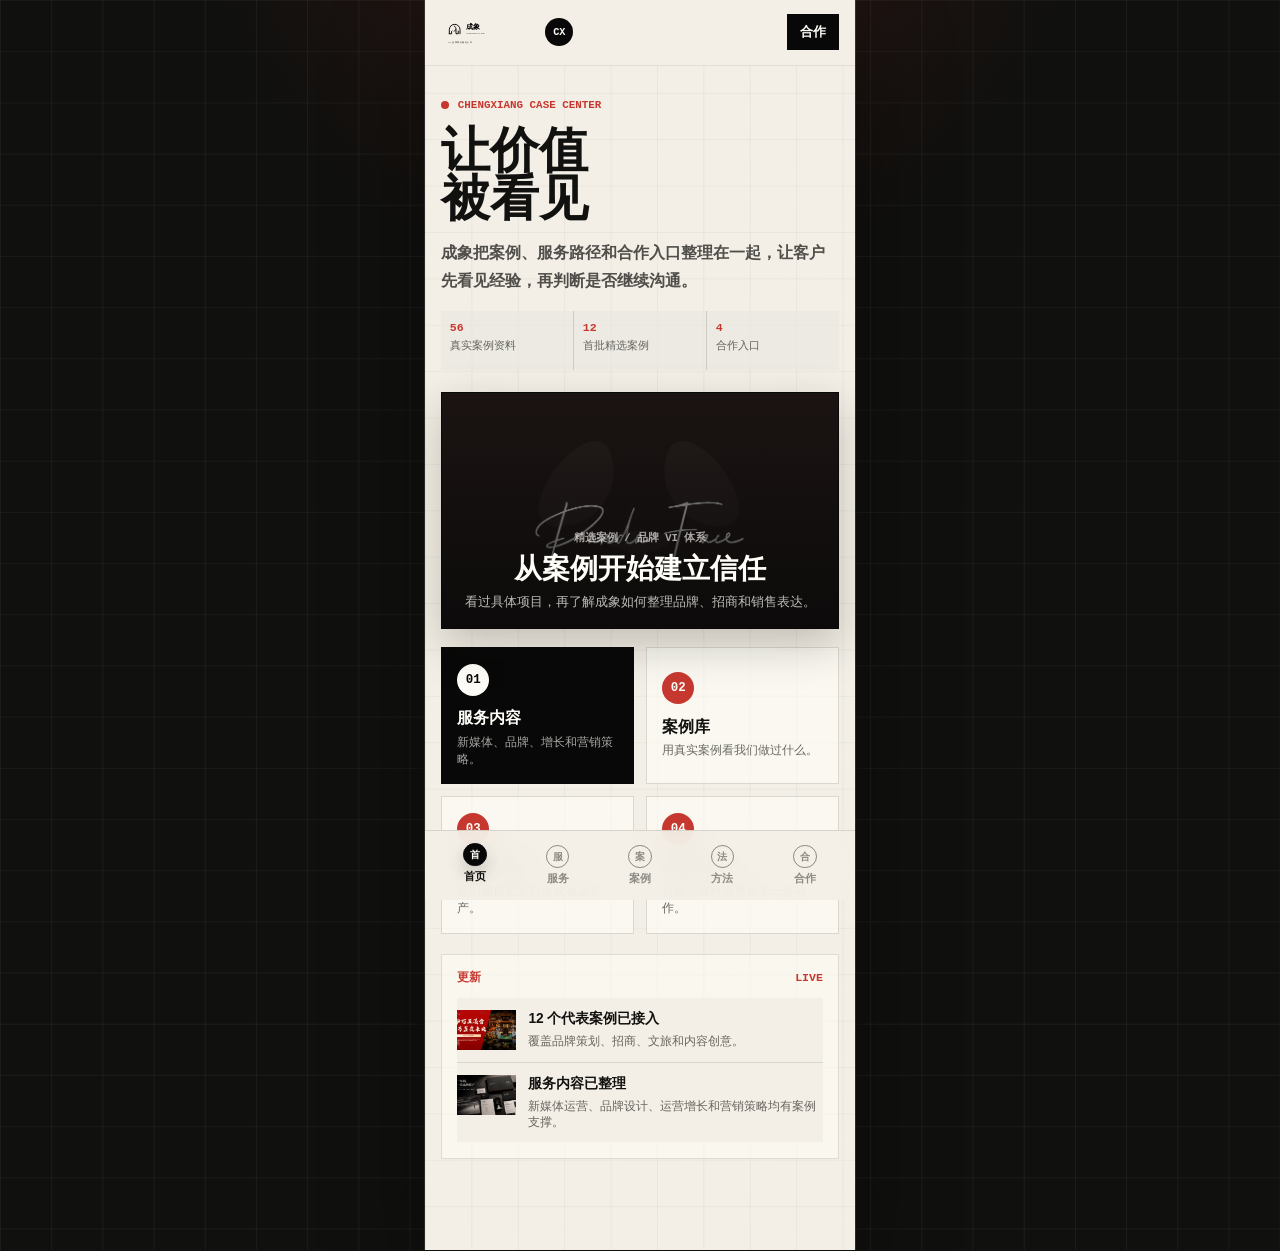
==== index.html @ 190a37b7 "Update Chengxiang H5 service content" ====
<!doctype html>
<html lang="zh-CN">
<head>
  <meta charset="utf-8">
  <meta name="viewport" content="width=device-width, initial-scale=1, viewport-fit=cover">
  <title>成象｜让项目价值被看见</title>
  <meta name="description" content="成象把案例、服务内容、服务方法和合作入口整理成更容易被理解、被信任、被转发的内容资产。">
  <meta property="og:type" content="website">
  <meta property="og:title" content="成象｜让项目价值被看见">
  <meta property="og:description" content="从真实案例建立信任，了解新媒体运营、品牌设计、运营增长和营销策略服务。">
  <meta property="og:image" content="assets/case-thumbs/case-brand-01-pandaface-vi.png">
  <meta name="twitter:card" content="summary_large_image">
  <meta name="theme-color" content="#f4efe6">
  <script>document.documentElement.classList.add("js");</script>
  <style>
    :root {
      --ink: #11110f;
      --paper: #f4efe6;
      --paper-2: #e5dacb;
      --white: #fffdf7;
      --black: #080808;
      --muted: rgba(17, 17, 15, .62);
      --quiet: rgba(17, 17, 15, .42);
      --line: rgba(17, 17, 15, .14);
      --accent: #c6382f;
      --sage: #63745b;
      --gold: #c59a37;
      --mono: "JetBrains Mono", "IBM Plex Mono", "SFMono-Regular", Consolas, monospace;
      --serif: "Songti SC", "STSong", "Noto Serif SC", SimSun, serif;
      --sans: "PingFang SC", "Hiragino Sans GB", "Microsoft YaHei", Arial, sans-serif;
    }

    * {
      box-sizing: border-box;
      -webkit-tap-highlight-color: transparent;
    }

    html {
      background: #10100e;
    }

    body {
      margin: 0;
      color: var(--ink);
      background:
        radial-gradient(circle at 50% -12%, rgba(198, 56, 47, .18), transparent 28rem),
        linear-gradient(90deg, rgba(255, 255, 255, .05) 1px, transparent 1px),
        linear-gradient(180deg, rgba(255, 255, 255, .045) 1px, transparent 1px),
        #10100e;
      background-size: auto, 3.2rem 3.2rem, 3.2rem 3.2rem, auto;
      font-family: var(--sans);
      letter-spacing: 0;
    }

    a,
    button {
      color: inherit;
      font: inherit;
      text-decoration: none;
    }

    button {
      border: 0;
      background: none;
      cursor: pointer;
    }

    img {
      display: block;
      width: 100%;
    }

    h1,
    h2,
    h3,
    p,
    ul,
    figure {
      margin: 0;
    }

    ul {
      padding: 0;
      list-style: none;
    }

    .device {
      position: relative;
      width: min(100%, 430px);
      min-height: 100svh;
      margin: 0 auto;
      overflow: hidden;
      background:
        linear-gradient(90deg, rgba(17, 17, 15, .045) 1px, transparent 1px),
        linear-gradient(180deg, rgba(17, 17, 15, .04) 1px, transparent 1px),
        var(--paper);
      background-size: 2.9rem 2.9rem;
      box-shadow: 0 0 0 1px rgba(255, 255, 255, .12), 0 30px 90px rgba(0, 0, 0, .38);
    }

    .app {
      min-height: 100svh;
      padding-bottom: calc(4.7rem + env(safe-area-inset-bottom));
    }

    .statusbar {
      position: sticky;
      top: 0;
      z-index: 60;
      display: flex;
      align-items: center;
      justify-content: space-between;
      min-height: 4.1rem;
      padding: .75rem 1rem;
      background: rgba(244, 239, 230, .9);
      border-bottom: 1px solid rgba(17, 17, 15, .08);
      backdrop-filter: blur(16px);
    }

    .brand {
      display: flex;
      align-items: center;
      gap: .72rem;
      min-width: 0;
    }

    .brand img {
      width: 5.8rem;
      height: auto;
    }

    .brand-badge {
      display: inline-flex;
      align-items: center;
      justify-content: center;
      width: 1.75rem;
      height: 1.75rem;
      color: var(--white);
      background: var(--black);
      border-radius: 50%;
      font-family: var(--mono);
      font-size: .64rem;
      font-weight: 900;
    }

    .top-action {
      display: inline-flex;
      align-items: center;
      justify-content: center;
      min-height: 2.25rem;
      padding: 0 .8rem;
      color: var(--white);
      background: var(--black);
      font-size: .82rem;
      font-weight: 780;
    }

    .back {
      display: none;
      align-items: center;
      gap: .42rem;
      min-height: 2.25rem;
      padding: 0 .55rem;
      color: var(--ink);
      border: 1px solid rgba(17, 17, 15, .18);
      background: rgba(255, 253, 247, .56);
      font-size: .82rem;
      font-weight: 760;
    }

    .statusbar.detail-mode .brand,
    .statusbar.detail-mode .top-action {
      display: none;
    }

    .statusbar.detail-mode .back {
      display: inline-flex;
    }

    .screen {
      display: none;
      min-height: calc(100svh - 4.1rem - 4.7rem);
      padding: 1rem;
    }

    .screen.active {
      display: block;
    }

    .screen.view-enter {
      animation: screenIn .34s cubic-bezier(.2, .78, .2, 1) both;
    }

    .screen.view-enter[data-screen="caseDetail"] {
      animation-name: detailIn;
    }

    @keyframes screenIn {
      from {
        opacity: 0;
        transform: translateY(.7rem);
      }

      to {
        opacity: 1;
        transform: translateY(0);
      }
    }

    @keyframes detailIn {
      from {
        opacity: 0;
        transform: translateY(1.35rem) scale(.985);
      }

      to {
        opacity: 1;
        transform: translateY(0) scale(1);
      }
    }

    .home-hero {
      position: relative;
      min-height: 19rem;
      padding: 1.1rem 0 0;
    }

    .kicker {
      display: flex;
      align-items: center;
      gap: .55rem;
      color: var(--accent);
      font-family: var(--mono);
      font-size: .68rem;
      font-weight: 900;
    }

    .kicker::before {
      content: "";
      width: .5rem;
      height: .5rem;
      background: currentColor;
      border-radius: 50%;
    }

    h1 {
      margin-top: 1rem;
      font-family: var(--serif);
      font-size: 3.08rem;
      line-height: .98;
      font-weight: 900;
      letter-spacing: 0;
    }

    .lead {
      margin-top: .95rem;
      color: rgba(17, 17, 15, .72);
      font-size: 1rem;
      line-height: 1.75;
      font-weight: 650;
    }

    .hero-proof {
      display: grid;
      grid-template-columns: 1fr 1fr 1fr;
      gap: 1px;
      margin-top: 1rem;
      background: rgba(17, 17, 15, .16);
    }

    .hero-proof span {
      min-height: 3.7rem;
      padding: .65rem .55rem;
      background: rgba(255, 253, 247, .62);
    }

    .hero-proof b {
      display: block;
      font-family: var(--mono);
      font-size: .72rem;
      color: var(--accent);
    }

    .hero-proof small {
      display: block;
      margin-top: .28rem;
      color: var(--muted);
      font-size: .68rem;
      line-height: 1.25;
    }

    .hero-card {
      position: relative;
      min-height: 14.6rem;
      margin-top: 1.35rem;
      overflow: hidden;
      color: var(--white);
      background: var(--black);
      border: 1px solid rgba(17, 17, 15, .22);
      box-shadow: 0 1rem 2.6rem rgba(17, 17, 15, .22);
      transition: transform .28s ease, box-shadow .28s ease;
    }

    .hero-card:active {
      transform: scale(.985);
      box-shadow: 0 .75rem 1.8rem rgba(17, 17, 15, .18);
    }

    .hero-card::before {
      content: "";
      position: absolute;
      inset: 0;
      z-index: 1;
      background: linear-gradient(180deg, rgba(8, 8, 8, .1), rgba(8, 8, 8, .82));
    }

    .hero-card img {
      height: 14.6rem;
      object-fit: cover;
      opacity: .8;
      transform: scale(1.04);
    }

    .hero-card .copy {
      position: absolute;
      inset: auto 0 0;
      z-index: 2;
      padding: 1rem;
    }

    .hero-card b {
      font-family: var(--mono);
      font-size: .66rem;
      color: rgba(255, 253, 247, .64);
    }

    .hero-card h2 {
      margin-top: .45rem;
      font-family: var(--serif);
      font-size: 1.75rem;
      line-height: 1.12;
    }

    .hero-card p {
      margin-top: .45rem;
      color: rgba(255, 253, 247, .72);
      font-size: .84rem;
      line-height: 1.58;
    }

    .quick-grid {
      display: grid;
      grid-template-columns: 1fr 1fr;
      gap: .75rem;
      margin-top: 1rem;
    }

    .quick {
      min-height: 6.7rem;
      padding: .95rem;
      text-align: left;
      background: rgba(255, 253, 247, .62);
      border: 1px solid rgba(17, 17, 15, .14);
      transition: transform .2s ease, border-color .2s ease, background .2s ease;
    }

    .quick:active {
      transform: scale(.98);
      border-color: rgba(198, 56, 47, .38);
    }

    .quick.dark {
      color: var(--white);
      background: var(--black);
    }

    .quick .icon {
      display: inline-flex;
      align-items: center;
      justify-content: center;
      width: 2rem;
      height: 2rem;
      margin-bottom: .8rem;
      color: var(--white);
      background: var(--accent);
      border-radius: 50%;
      font-family: var(--mono);
      font-size: .78rem;
      font-weight: 900;
    }

    .quick.dark .icon {
      color: var(--black);
      background: var(--white);
    }

    .quick h3 {
      font-size: 1rem;
      line-height: 1.25;
    }

    .quick p {
      margin-top: .35rem;
      color: var(--muted);
      font-size: .74rem;
      line-height: 1.45;
    }

    .quick.dark p {
      color: rgba(255, 253, 247, .64);
    }

    .feed {
      margin-top: 1.25rem;
      padding: .95rem;
      background: rgba(255, 253, 247, .56);
      border: 1px solid rgba(17, 17, 15, .12);
    }

    .feed-title,
    .section-title {
      display: flex;
      align-items: center;
      justify-content: space-between;
      gap: .75rem;
      margin-bottom: .85rem;
    }

    .feed-title b,
    .section-title b {
      font-family: var(--mono);
      font-size: .72rem;
      color: var(--accent);
    }

    .feed-list {
      display: grid;
      gap: 1px;
      background: rgba(17, 17, 15, .14);
    }

    .feed-item {
      display: grid;
      grid-template-columns: 3.7rem 1fr;
      gap: .75rem;
      padding: .75rem 0;
      text-align: left;
      background: var(--paper);
    }

    .feed-item img {
      width: 3.7rem;
      height: 2.5rem;
      object-fit: cover;
      background: var(--black);
    }

    .feed-item h3 {
      font-size: .86rem;
      line-height: 1.34;
    }

    .feed-item p {
      margin-top: .25rem;
      color: var(--muted);
      font-size: .72rem;
      line-height: 1.42;
    }

    .page-head {
      padding: .45rem 0 1rem;
    }

    .page-head h2 {
      font-family: var(--serif);
      font-size: 2.22rem;
      line-height: 1.08;
    }

    .page-head p {
      margin-top: .75rem;
      color: var(--muted);
      font-size: .92rem;
      line-height: 1.66;
    }

    .featured-case {
      position: relative;
      min-height: 15rem;
      margin-bottom: 1rem;
      overflow: hidden;
      color: var(--white);
      background: var(--black);
      border: 1px solid rgba(17, 17, 15, .18);
      box-shadow: 0 .9rem 2rem rgba(17, 17, 15, .16);
    }

    .featured-case::after {
      content: "";
      position: absolute;
      inset: 0;
      background: linear-gradient(180deg, rgba(8, 8, 8, .06), rgba(8, 8, 8, .86));
    }

    .featured-case img {
      height: 15rem;
      object-fit: cover;
      opacity: .86;
    }

    .featured-case .copy {
      position: absolute;
      inset: auto 0 0;
      z-index: 2;
      padding: 1rem;
    }

    .featured-case b,
    .rail-title b {
      font-family: var(--mono);
      color: rgba(255, 253, 247, .62);
      font-size: .66rem;
    }

    .featured-case h3 {
      margin-top: .42rem;
      font-family: var(--serif);
      font-size: 1.7rem;
      line-height: 1.12;
    }

    .featured-case p {
      margin-top: .45rem;
      color: rgba(255, 253, 247, .68);
      font-size: .82rem;
      line-height: 1.5;
    }

    .rail-title {
      display: flex;
      justify-content: space-between;
      align-items: center;
      gap: 1rem;
      margin: .15rem 0 .7rem;
    }

    .rail-title b {
      color: var(--accent);
    }

    .case-rail {
      display: grid;
      grid-auto-flow: column;
      grid-auto-columns: 74%;
      gap: .72rem;
      margin: 0 -1rem 1rem;
      padding: 0 1rem .35rem;
      overflow-x: auto;
      scroll-snap-type: x mandatory;
      scrollbar-width: none;
    }

    .case-rail::-webkit-scrollbar {
      display: none;
    }

    .rail-card {
      scroll-snap-align: start;
      overflow: hidden;
      text-align: left;
      background: rgba(255, 253, 247, .68);
      border: 1px solid rgba(17, 17, 15, .14);
    }

    .rail-card img {
      height: 8.2rem;
      object-fit: cover;
    }

    .rail-card span {
      display: block;
      padding: .72rem;
    }

    .rail-card b {
      font-family: var(--mono);
      color: var(--accent);
      font-size: .62rem;
    }

    .rail-card h3 {
      margin-top: .28rem;
      font-size: .98rem;
      line-height: 1.3;
    }

    .case-grid {
      display: grid;
      grid-template-columns: 1fr 1fr;
      gap: .72rem;
    }

    .case-card {
      overflow: hidden;
      text-align: left;
      background: rgba(255, 253, 247, .62);
      border: 1px solid rgba(17, 17, 15, .14);
      transition: transform .18s ease, background .18s ease, box-shadow .18s ease;
    }

    .case-card:active {
      transform: scale(.985);
      background: var(--white);
      box-shadow: 0 .6rem 1.2rem rgba(17, 17, 15, .12);
    }

    .case-card figure {
      position: relative;
      height: 7.1rem;
      overflow: hidden;
      background: var(--black);
    }

    .case-card img {
      height: 100%;
      object-fit: cover;
    }

    .case-card em {
      position: absolute;
      left: .45rem;
      top: .45rem;
      padding: .25rem .42rem;
      color: var(--white);
      background: rgba(8, 8, 8, .78);
      font-family: var(--mono);
      font-size: .58rem;
      font-style: normal;
    }

    .case-card .text {
      padding: .68rem;
    }

    .case-card h3 {
      font-size: .9rem;
      line-height: 1.3;
    }

    .case-card p {
      margin-top: .35rem;
      color: var(--muted);
      font-size: .72rem;
      line-height: 1.42;
    }

    .service-stack {
      display: grid;
      gap: 1rem;
    }

    .service-card {
      padding: .95rem;
      background: rgba(255, 253, 247, .64);
      border: 1px solid rgba(17, 17, 15, .14);
    }

    .service-card.dark {
      color: var(--white);
      background: var(--black);
    }

    .service-card header {
      display: flex;
      align-items: flex-start;
      justify-content: space-between;
      gap: 1rem;
    }

    .service-card b {
      font-family: var(--mono);
      color: var(--accent);
      font-size: .66rem;
    }

    .service-card.dark b {
      color: rgba(255, 253, 247, .6);
    }

    .service-card h3 {
      margin-top: .45rem;
      font-family: var(--serif);
      font-size: 1.62rem;
      line-height: 1.12;
    }

    .service-card p {
      margin-top: .5rem;
      color: var(--muted);
      font-size: .84rem;
      line-height: 1.58;
    }

    .service-card.dark p {
      color: rgba(255, 253, 247, .68);
    }

    .service-tag {
      padding: .28rem .5rem;
      border: 1px solid currentColor;
      border-radius: 99px;
      font-family: var(--mono);
      font-size: .58rem;
      white-space: nowrap;
    }

    .service-cases {
      display: grid;
      grid-template-columns: repeat(3, 1fr);
      gap: .5rem;
      margin-top: .85rem;
    }

    .service-case {
      position: relative;
      min-height: 5.7rem;
      overflow: hidden;
      text-align: left;
      color: var(--white);
      background: var(--black);
    }

    .service-case::after {
      content: "";
      position: absolute;
      inset: 0;
      background: linear-gradient(180deg, rgba(8, 8, 8, .02), rgba(8, 8, 8, .82));
    }

    .service-case img {
      height: 5.7rem;
      object-fit: cover;
      opacity: .86;
    }

    .service-case span {
      position: absolute;
      inset: auto .45rem .42rem;
      z-index: 2;
      font-size: .62rem;
      font-weight: 780;
      line-height: 1.25;
    }

    .detail-hero {
      margin: -1rem -1rem 0;
      background: var(--black);
    }

    .detail-hero img {
      height: 15rem;
      object-fit: cover;
    }

    .detail-body {
      padding-top: 1rem;
    }

    .detail-meta {
      display: flex;
      justify-content: space-between;
      gap: .75rem;
      color: var(--quiet);
      font-family: var(--mono);
      font-size: .68rem;
    }

    .detail-body h2 {
      margin-top: .75rem;
      font-family: var(--serif);
      font-size: 2.15rem;
      line-height: 1.12;
    }

    .detail-body p {
      margin-top: .8rem;
      color: var(--muted);
      font-size: .94rem;
      line-height: 1.72;
    }

    .detail-actions {
      display: grid;
      grid-template-columns: 1fr 1fr;
      gap: .7rem;
      margin-top: 1rem;
    }

    .solid,
    .ghost {
      display: inline-flex;
      align-items: center;
      justify-content: center;
      min-height: 2.75rem;
      font-weight: 820;
    }

    .solid {
      color: var(--white);
      background: var(--black);
    }

    .ghost {
      border: 1px solid rgba(17, 17, 15, .2);
      background: rgba(255, 253, 247, .58);
    }

    .info-list {
      display: grid;
      gap: 1px;
      margin-top: 1.1rem;
      background: rgba(17, 17, 15, .14);
    }

    .info-list li {
      display: grid;
      grid-template-columns: 4.4rem 1fr;
      gap: .8rem;
      padding: .78rem 0;
      background: var(--paper);
      color: rgba(17, 17, 15, .72);
      font-size: .82rem;
      line-height: 1.52;
    }

    .info-list b {
      color: var(--ink);
      font-family: var(--mono);
      font-size: .68rem;
    }

    .next-case {
      width: 100%;
      margin-top: 1rem;
      padding: .9rem;
      text-align: left;
      color: var(--white);
      background: var(--black);
    }

    .next-case b {
      display: block;
      color: rgba(255, 253, 247, .58);
      font-family: var(--mono);
      font-size: .66rem;
    }

    .next-case span {
      display: block;
      margin-top: .35rem;
      font-weight: 850;
    }

    .concept-stack {
      display: grid;
      gap: .8rem;
    }

    .concept-card {
      padding: 1rem;
      background: rgba(255, 253, 247, .62);
      border: 1px solid rgba(17, 17, 15, .14);
    }

    .concept-card.dark {
      color: var(--white);
      background: var(--black);
    }

    .concept-card b {
      font-family: var(--mono);
      font-size: .72rem;
      color: var(--accent);
    }

    .concept-card.dark b {
      color: rgba(255, 253, 247, .58);
    }

    .concept-card h3 {
      margin-top: .75rem;
      font-family: var(--serif);
      font-size: 1.45rem;
      line-height: 1.2;
    }

    .concept-card p {
      margin-top: .65rem;
      color: var(--muted);
      font-size: .88rem;
      line-height: 1.66;
    }

    .concept-card.dark p {
      color: rgba(255, 253, 247, .68);
    }

    .method-rail {
      display: grid;
      gap: 0;
      margin-top: .2rem;
      border-left: 2px solid var(--black);
    }

    .method-step {
      position: relative;
      padding: 0 0 1.05rem 1rem;
    }

    .method-step::before {
      content: attr(data-step);
      position: absolute;
      left: -.78rem;
      top: 0;
      display: inline-flex;
      align-items: center;
      justify-content: center;
      width: 1.45rem;
      height: 1.45rem;
      color: var(--white);
      background: var(--black);
      border-radius: 50%;
      font-family: var(--mono);
      font-size: .58rem;
      font-weight: 900;
    }

    .method-step h3 {
      font-family: var(--serif);
      font-size: 1.35rem;
      line-height: 1.18;
    }

    .method-step p {
      margin-top: .45rem;
      color: var(--muted);
      font-size: .86rem;
      line-height: 1.62;
    }

    .method-step.dark {
      margin: .1rem 0 1rem;
      padding: 1rem 1rem 1rem 1.15rem;
      color: var(--white);
      background: var(--black);
      border-left: 0;
    }

    .method-step.dark::before {
      color: var(--black);
      background: var(--white);
    }

    .method-step.dark p {
      color: rgba(255, 253, 247, .68);
    }

    .price-recommend {
      margin-bottom: .8rem;
      padding: 1rem;
      color: var(--white);
      background: var(--black);
    }

    .price-recommend b {
      font-family: var(--mono);
      color: rgba(255, 253, 247, .58);
      font-size: .66rem;
    }

    .price-recommend h3 {
      margin-top: .55rem;
      font-family: var(--serif);
      font-size: 1.7rem;
      line-height: 1.1;
    }

    .price-recommend p {
      margin-top: .58rem;
      color: rgba(255, 253, 247, .7);
      font-size: .86rem;
      line-height: 1.62;
    }

    .price-recommend .solid {
      width: 100%;
      margin-top: .9rem;
      color: var(--black);
      background: var(--white);
    }

    .price-list {
      display: grid;
      gap: .72rem;
    }

    .price-card {
      padding: 1rem;
      background: rgba(255, 253, 247, .62);
      border: 1px solid rgba(17, 17, 15, .14);
    }

    .price-card.featured {
      color: var(--white);
      background: var(--black);
    }

    .price-card .row {
      display: flex;
      align-items: flex-start;
      justify-content: space-between;
      gap: 1rem;
    }

    .price-card h3 {
      font-family: var(--serif);
      font-size: 1.28rem;
      line-height: 1.2;
    }

    .price-card strong {
      color: var(--accent);
      font-family: var(--mono);
      font-size: .86rem;
      white-space: nowrap;
    }

    .price-card.featured strong {
      color: var(--white);
    }

    .price-card p {
      margin-top: .62rem;
      color: var(--muted);
      font-size: .84rem;
      line-height: 1.58;
    }

    .price-card.featured p {
      color: rgba(255, 253, 247, .66);
    }

    .contact-shell {
      display: grid;
      gap: .85rem;
    }

    .about-panel {
      padding: 1rem;
      color: var(--white);
      background: var(--black);
    }

    .about-panel img {
      width: 7rem;
      filter: invert(1);
    }

    .about-panel h2 {
      margin-top: 2rem;
      color: var(--white);
      font-family: var(--serif);
      font-size: 2.1rem;
      line-height: 1.15;
    }

    .about-panel p {
      margin-top: .8rem;
      color: rgba(255, 253, 247, .68);
      font-size: .92rem;
      line-height: 1.72;
    }

    .prepare {
      display: grid;
      gap: 1px;
      margin-top: 1rem;
      background: rgba(255, 253, 247, .18);
    }

    .prepare li {
      padding: .78rem 0;
      background: var(--black);
      color: rgba(255, 253, 247, .78);
      font-size: .84rem;
    }

    .contact-actions {
      display: grid;
      grid-template-columns: 1fr 1fr;
      gap: .7rem;
      margin-top: 1rem;
    }

    .contact-actions .ghost {
      color: var(--white);
      border-color: rgba(255, 253, 247, .28);
      background: rgba(255, 253, 247, .06);
    }

    .contact-note {
      margin-top: .9rem;
      color: rgba(255, 253, 247, .48);
      font-size: .72rem;
      line-height: 1.5;
    }

    .tabbar {
      position: fixed;
      left: 50%;
      bottom: 0;
      z-index: 80;
      display: grid;
      grid-template-columns: repeat(5, 1fr);
      width: min(100%, 430px);
      min-height: calc(4.35rem + env(safe-area-inset-bottom));
      padding: .45rem .55rem calc(.45rem + env(safe-area-inset-bottom));
      transform: translateX(-50%);
      background: rgba(244, 239, 230, .92);
      border-top: 1px solid rgba(17, 17, 15, .12);
      backdrop-filter: blur(18px);
    }

    .tab {
      display: flex;
      flex-direction: column;
      align-items: center;
      justify-content: center;
      gap: .26rem;
      min-width: 0;
      color: rgba(17, 17, 15, .46);
      font-size: .68rem;
      font-weight: 760;
      transition: color .2s ease, transform .2s ease;
    }

    .tab i {
      display: inline-flex;
      align-items: center;
      justify-content: center;
      width: 1.45rem;
      height: 1.45rem;
      border: 1px solid currentColor;
      border-radius: 50%;
      font-family: var(--mono);
      font-size: .62rem;
      font-style: normal;
      transition: background .2s ease, color .2s ease, transform .2s ease;
    }

    .tab.active {
      color: var(--ink);
      transform: translateY(-.12rem);
    }

    .tab.active i {
      color: var(--white);
      background: var(--black);
      border-color: var(--black);
      box-shadow: 0 .5rem 1rem rgba(17, 17, 15, .16);
    }

    @media (max-width: 430px) {
      .device {
        box-shadow: none;
      }
    }

    @media (prefers-reduced-motion: reduce) {
      *,
      *::before,
      *::after {
        animation-duration: .01ms !important;
        animation-iteration-count: 1 !important;
        scroll-behavior: auto !important;
        transition-duration: .01ms !important;
      }
    }
  </style>
</head>
<body>
  <div class="device">
    <div class="app">
      <header class="statusbar" id="statusbar">
        <button class="back" type="button" data-back>← 返回</button>
        <div class="brand">
          <img src="assets/chengxiang-logo-horizontal-black-v1.svg" alt="成象">
          <span class="brand-badge">CX</span>
        </div>
      <button class="top-action" type="button" data-route="contact">合作</button>
      </header>

      <section class="screen active" data-screen="home">
        <div class="home-hero">
          <div class="kicker">CHENGXIANG CASE CENTER</div>
          <h1>让价值<br>被看见</h1>
          <p class="lead">成象把案例、服务路径和合作入口整理在一起，让客户先看见经验，再判断是否继续沟通。</p>

          <div class="hero-proof" aria-label="成象案例与服务概览">
            <span><b>56</b><small>真实案例资料</small></span>
            <span><b>12</b><small>首批精选案例</small></span>
            <span><b>4</b><small>合作入口</small></span>
          </div>

          <button class="hero-card" type="button" data-case="0" aria-label="打开推荐案例">
            <img src="assets/case-thumbs/case-brand-01-pandaface-vi.png" alt="推荐案例缩略图">
            <span class="copy">
              <b>精选案例 / 品牌 VI 体系</b>
              <h2>从案例开始建立信任</h2>
              <p>看过具体项目，再了解成象如何整理品牌、招商和销售表达。</p>
            </span>
          </button>

          <div class="quick-grid">
            <button class="quick dark" type="button" data-route="services">
              <span class="icon">01</span>
              <h3>服务内容</h3>
              <p>新媒体、品牌、增长和营销策略。</p>
            </button>
            <button class="quick" type="button" data-route="cases">
              <span class="icon">02</span>
              <h3>案例库</h3>
              <p>用真实案例看我们做过什么。</p>
            </button>
            <button class="quick" type="button" data-route="concept">
              <span class="icon">03</span>
              <h3>服务方法</h3>
              <p>我们如何把资料变成表达资产。</p>
            </button>
            <button class="quick" type="button" data-route="contact">
              <span class="icon">04</span>
              <h3>合作入口</h3>
              <p>价格、资料清单和下一步动作。</p>
            </button>
          </div>

          <div class="feed">
            <div class="feed-title"><b>更新</b><b>LIVE</b></div>
            <div class="feed-list">
              <button class="feed-item" type="button" data-route="cases">
                <img src="assets/case-thumbs/case-brand-04-huaihua-event.png" alt="文旅活动案例">
                <span><h3>12 个代表案例已接入</h3><p>覆盖品牌策划、招商、文旅和内容创意。</p></span>
              </button>
              <button class="feed-item" type="button" data-route="services">
                <img src="assets/brand-assets-mockup.png" alt="品牌资产样张">
                <span><h3>服务内容已整理</h3><p>新媒体运营、品牌设计、运营增长和营销策略均有案例支撑。</p></span>
              </button>
            </div>
          </div>
        </div>
      </section>

      <section class="screen" data-screen="services">
        <div class="page-head">
          <div class="kicker">SERVICES</div>
          <h2>服务内容</h2>
          <p>成象不是只做一个页面，而是围绕客户增长沟通，把内容、品牌、运营和策略整理成能被看见、被理解、被继续咨询的资产。</p>
        </div>
        <div class="service-stack" id="serviceStack"></div>
      </section>

      <section class="screen" data-screen="cases">
        <div class="page-head">
          <div class="kicker">CASES</div>
          <h2>案例库</h2>
          <p>精选品牌、招商、文旅和内容创意项目，先看我们处理过哪些类型的问题。</p>
        </div>
        <div id="featuredCase"></div>
        <div class="rail-title"><b>精选横滑</b><b>SWIPE</b></div>
        <div class="case-rail" id="caseRail" aria-label="精选案例横滑"></div>
        <div class="rail-title"><b>全部案例</b><b>12 CASES</b></div>
        <div class="case-grid" id="caseGrid"></div>
      </section>

      <section class="screen" data-screen="caseDetail">
        <figure class="detail-hero"><img id="detailImage" src="" alt=""></figure>
        <div class="detail-body">
          <div class="detail-meta"><span id="detailType"></span><span>案例详情</span></div>
          <h2 id="detailTitle"></h2>
          <p id="detailSummary"></p>
          <div class="detail-actions">
            <button class="solid" type="button" data-route="contact">看合作入口</button>
            <button class="ghost" type="button" data-route="services">看服务内容</button>
          </div>
          <ul class="info-list">
            <li><b>问题</b><span id="detailProblem"></span></li>
            <li><b>做法</b><span id="detailApproach"></span></li>
            <li><b>交付</b><span id="detailDeliverables"></span></li>
            <li><b>价值</b><span id="detailValue"></span></li>
            <li><b>用途</b><span id="detailUse"></span></li>
            <li><b>下一步</b><span>如果这类项目接近你的需求，可以继续查看价格或提交资料。</span></li>
          </ul>
          <button class="next-case" type="button" id="nextCase">
            <b>NEXT CASE</b>
            <span id="nextCaseTitle">继续看下一个案例</span>
          </button>
        </div>
      </section>

      <section class="screen" data-screen="concept">
        <div class="page-head">
          <div class="kicker">METHOD</div>
          <h2>服务方法</h2>
          <p>成象不是先堆页面，而是先判断客户为什么看不懂，再把资料整理成能被转述、比较和继续咨询的表达资产。</p>
        </div>
        <div class="method-rail">
          <article class="method-step" data-step="01">
            <h3>先看资料。</h3>
            <p>把旧 PPT、案例 PDF、官网、销售话术和老板想法放在一起，先找出客户最容易卡住的地方。</p>
          </article>
          <article class="method-step dark" data-step="02">
            <h3>再拆表达路径。</h3>
            <p>把品牌、案例、服务、价格和下一步动作重新排序，让客户按自己的兴趣逐层看下去。</p>
          </article>
          <article class="method-step" data-step="03">
            <h3>做成可传播资产。</h3>
            <p>输出手机 H5、销售私发包、案例页、公司介绍和方案页，让资料不只是文件，而是能推动沟通的入口。</p>
          </article>
          <article class="method-step" data-step="04">
            <h3>最后进入合作。</h3>
            <p>客户看完以后能知道你做过什么、适合谁、价格大概在哪、下一步该发什么资料。</p>
          </article>
        </div>
      </section>

      <section class="screen" data-screen="contact">
        <div class="page-head">
          <div class="kicker">START</div>
          <h2>合作入口</h2>
          <p>价格和咨询放在同一个入口里。先判断你现在更需要背书页、销售资料包，还是一套完整的项目表达系统。</p>
        </div>
        <div class="contact-shell">
          <div class="price-recommend">
            <b>RECOMMENDED</b>
            <h3>先做移动背书页。</h3>
            <p>如果你已有案例和旧资料，但客户看完仍不知道你强在哪里，优先做这一项。它会把服务内容、代表案例、服务方法、价格和咨询入口整理成一个可转发页面。</p>
            <button class="solid" type="button" data-route="services">先看服务内容</button>
          </div>
          <div class="price-list">
            <article class="price-card">
              <div class="row"><h3>品牌增长首诊</h3><strong>¥1,999 起</strong></div>
              <p>快速判断当前表达问题，并给出一条可执行的优化路径。</p>
            </article>
            <article class="price-card">
              <div class="row"><h3>品牌资产母包</h3><strong>¥9,800 起</strong></div>
              <p>定位、服务结构、销售话术和基础视觉资产统一。</p>
            </article>
            <article class="price-card featured">
              <div class="row"><h3>移动背书页</h3><strong>¥12,800 起</strong></div>
              <p>首页、服务内容、案例、详情、服务方法、价格和咨询入口。</p>
            </article>
            <article class="price-card">
              <div class="row"><h3>招商 / 投标方案</h3><strong>¥15,000 起</strong></div>
              <p>用于招商、投标、路演和客户沟通的方案结构与页面表达。</p>
            </article>
          </div>
          <div class="about-panel">
            <img src="assets/chengxiang-logo-horizontal-black-v1.svg" alt="成象">
            <h2>先发资料，先判断。</h2>
            <p>把你已有的案例、公司介绍、旧 PPT、销售资料或官网发来，我们先判断最适合做成哪类表达资产。</p>
            <ul class="prepare">
              <li>现有案例 PDF / PPT / 图片</li>
              <li>最想成交的客户类型</li>
              <li>服务范围和预算预期</li>
              <li>希望客户看完后采取的动作</li>
            </ul>
            <div class="contact-actions">
              <button class="solid" type="button" id="copyList">复制清单</button>
              <button class="ghost" type="button" data-route="cases">先看案例</button>
            </div>
            <p class="contact-note" id="copyState">正式发布前可替换为微信、电话或表单入口。</p>
          </div>
        </div>
      </section>
    </div>

    <nav class="tabbar" aria-label="底部导航">
      <button class="tab active" type="button" data-tab="home"><i>首</i><span>首页</span></button>
      <button class="tab" type="button" data-tab="services"><i>服</i><span>服务</span></button>
      <button class="tab" type="button" data-tab="cases"><i>案</i><span>案例</span></button>
      <button class="tab" type="button" data-tab="concept"><i>法</i><span>方法</span></button>
      <button class="tab" type="button" data-tab="contact"><i>合</i><span>合作</span></button>
    </nav>
  </div>

  <script>
    const cases = [
      {
        title: "PANDAFACE VI",
        type: "品牌 VI",
        image: "assets/case-thumbs/case-brand-01-pandaface-vi.png",
        summary: "品牌识别、视觉规范和基础资产体系案例。",
        value: "帮助品牌建立统一识别，让官网、销售资料和公司介绍保持一致。",
        use: "适用于品牌资产母包、官网升级、销售资料和公司介绍。"
      },
      {
        title: "天裁会品牌焕新",
        type: "品牌焕新",
        image: "assets/case-thumbs/case-brand-02-tiancai-refresh.png",
        summary: "品牌定位、形象焕新和表达体系重建案例。",
        value: "帮助旧品牌重新组织认知、视觉和客户沟通方式。",
        use: "适用于品牌升级、服务菜单重构和对外介绍更新。"
      },
      {
        title: "启福九州产品策划",
        type: "产品策划",
        image: "assets/case-thumbs/case-brand-03-qifu-product.png",
        summary: "产品卖点、目标客群和商业表达整理案例。",
        value: "把产品优势整理成客户听得懂、销售讲得清的语言。",
        use: "适用于新品上市、招商前包装和销售资料升级。"
      },
      {
        title: "文旅灯会活动",
        type: "文旅活动",
        image: "assets/case-thumbs/case-brand-04-huaihua-event.png",
        summary: "城市文旅、灯会活动和事件营销策划案例。",
        value: "把主题、活动动线、传播事件和招商表达组织成完整方案。",
        use: "适用于文旅、商业街区、节庆活动和城市级活动。"
      },
      {
        title: "健康产品出海",
        type: "出海表达",
        image: "assets/case-thumbs/case-brand-05-aoe-export.png",
        summary: "健康科技产品的海外市场表达和资料包装案例。",
        value: "把复杂产品转译成清楚的价值、场景和购买理由。",
        use: "适用于科技、健康、硬件、跨境和渠道招商项目。"
      },
      {
        title: "西贝宣传片提案",
        type: "内容创意",
        image: "assets/case-thumbs/case-brand-06-xibei-tvc.png",
        summary: "品牌内容创意、宣传片结构和传播脚本案例。",
        value: "把品牌策略转成更容易被传播的视频结构和内容脚本。",
        use: "适用于广告片、短视频、品牌故事和公域传播素材。"
      },
      {
        title: "白酒商业计划书",
        type: "商业计划书",
        image: "assets/case-thumbs/case-invest-01-liquor-bp.png",
        summary: "品牌故事、商业模型和招商融资表达案例。",
        value: "把商业逻辑、品牌故事和合作机会整理成清楚的沟通材料。",
        use: "适用于招商、融资、渠道合作和合伙人沟通。"
      },
      {
        title: "大风起招商手册",
        type: "招商手册",
        image: "assets/case-thumbs/case-invest-02-dafengqi.png",
        summary: "项目价值、合作机制和招商资料包装案例。",
        value: "把项目价值和合作机制讲成客户愿意继续了解的机会。",
        use: "适用于渠道招商、加盟合作和项目介绍。"
      },
      {
        title: "君子和融资路演案",
        type: "融资路演",
        image: "assets/case-thumbs/case-invest-03-junzihe-roadshow.png",
        summary: "高压沟通场景下的路演结构和说服表达案例。",
        value: "把价值、商业模型和增长预期组织成更容易跟进的路径。",
        use: "适用于融资路演、项目汇报和投资沟通。"
      },
      {
        title: "家庭健康招商版",
        type: "健康消费",
        image: "assets/case-thumbs/case-invest-04-jimei-health.png",
        summary: "健康消费类产品的招商表达和生活方式包装案例。",
        value: "帮助健康产品建立信任场景、生活方式语境和销售表达。",
        use: "适用于保健、医美、健康生活方式和渠道项目。"
      },
      {
        title: "马术庄园策划案",
        type: "文旅项目",
        image: "assets/case-thumbs/case-invest-05-huaiye-manor.png",
        summary: "文旅庄园、体验消费和项目策划表达案例。",
        value: "把空间体验、消费场景和项目价值组织成可沟通的故事。",
        use: "适用于文旅综合体、庄园、营地和体验商业。"
      },
      {
        title: "餐饮品牌招商",
        type: "餐饮招商",
        image: "assets/case-thumbs/case-invest-06-ludaxia.png",
        summary: "餐饮连锁、加盟招商和门店模型表达案例。",
        value: "把餐饮模型、门店优势和合作方式整理成招商材料。",
        use: "适用于餐饮、连锁、加盟和城市合伙人项目。"
      }
    ];

    const services = [
      {
        title: "新媒体运营",
        tag: "CONTENT",
        intro: "把品牌故事、项目亮点和活动内容拆成可持续发布的选题、脚本和传播素材。",
        cases: [5, 3, 4]
      },
      {
        title: "品牌设计",
        tag: "BRAND",
        intro: "从视觉识别、品牌焕新到产品表达，把品牌看起来、讲起来和卖起来统一。",
        cases: [0, 1, 2],
        dark: true
      },
      {
        title: "运营增长",
        tag: "GROWTH",
        intro: "围绕招商、转化、渠道合作和销售沟通，把项目优势整理成能推动下一步的材料。",
        cases: [7, 11, 9]
      },
      {
        title: "营销策略",
        tag: "STRATEGY",
        intro: "处理定位、商业模型、项目策划、路演和传播路径，让复杂项目更容易被判断和转述。",
        cases: [6, 10, 8],
        dark: true
      }
    ];

    const screens = Array.from(document.querySelectorAll("[data-screen]"));
    const tabs = Array.from(document.querySelectorAll("[data-tab]"));
    const statusbar = document.getElementById("statusbar");
    const serviceStack = document.getElementById("serviceStack");
    const featuredCase = document.getElementById("featuredCase");
    const caseRail = document.getElementById("caseRail");
    const caseGrid = document.getElementById("caseGrid");
    const nextCase = document.getElementById("nextCase");
    const copyList = document.getElementById("copyList");
    const copyState = document.getElementById("copyState");
    let current = "home";
    let previous = "home";
    let currentCaseIndex = 0;

    const detailProfiles = {
      "品牌 VI": {
        problem: "品牌材料分散，视觉和销售介绍不能稳定表达同一个品牌。",
        approach: "先统一识别、色彩、版式和应用场景，再让官网、销售资料和公司介绍共同指向同一套认知。",
        deliverables: "Logo 延展、VI 规范、品牌资产页、应用样张、销售资料视觉基准。"
      },
      "品牌焕新": {
        problem: "老品牌有业务基础，但对外形象、服务菜单和客户沟通方式需要重新组织。",
        approach: "从定位、识别、服务结构和沟通语气切入，把旧认知翻译成新的客户入口。",
        deliverables: "品牌焕新方向、视觉系统、服务表达、客户介绍页和基础销售素材。"
      },
      "产品策划": {
        problem: "产品有卖点，但客户不知道为什么需要、适合谁、怎么购买或合作。",
        approach: "把产品优势、使用场景、人群痛点和销售理由重新排序，形成可讲、可看、可转发的材料。",
        deliverables: "产品价值结构、卖点提炼、销售页、招商说明和沟通话术。"
      },
      "文旅活动": {
        problem: "活动有主题和资源，但缺少能让游客、商户和甲方同时理解的整体表达。",
        approach: "把主题、空间动线、活动节奏、传播事件和招商理由组织成一套方案路径。",
        deliverables: "主题策划、活动动线、传播玩法、招商表达、执行页面和视觉方向。"
      },
      "出海表达": {
        problem: "复杂产品进入新市场时，技术优势难以直接变成客户购买理由。",
        approach: "把功能、场景、信任点和渠道语言翻译成目标市场能快速理解的表达。",
        deliverables: "海外表达框架、产品介绍、渠道材料、销售话术和视觉页面。"
      },
      "内容创意": {
        problem: "品牌有故事，但视频、短内容或传播脚本缺少清晰结构。",
        approach: "从品牌策略拆出可拍、可传播、可记住的内容钩子和脚本节奏。",
        deliverables: "内容创意方向、脚本结构、画面节奏、传播标题和执行参考。"
      },
      "商业计划书": {
        problem: "项目价值、商业模型和合作机会分散在资料里，难以让投资人或渠道快速判断。",
        approach: "把品牌故事、市场机会、商业路径和合作价值重排成高压沟通场景下的叙事。",
        deliverables: "商业计划书结构、招商融资表达、核心页面和口头汇报路径。"
      },
      "招商手册": {
        problem: "项目想招商，但合作机制、收益逻辑和项目价值没有被清楚包装。",
        approach: "用客户视角重排项目卖点、合作方式、支持政策和下一步洽谈入口。",
        deliverables: "招商手册、合作政策页、项目介绍、渠道沟通话术和报名入口。"
      },
      "融资路演": {
        problem: "路演时间短，必须快速让对方理解价值、模型、增长和风险边界。",
        approach: "压缩信息密度，把商业逻辑拆成问题、机会、方案、验证和资金用途。",
        deliverables: "路演 PPT、讲稿结构、投资沟通页、核心数据表达和问答准备。"
      },
      "健康消费": {
        problem: "健康产品容易陷入功效堆砌，客户缺少生活方式场景和信任理由。",
        approach: "把产品功能放进人群、场景和渠道语境，减少硬卖，增加可信表达。",
        deliverables: "产品招商资料、生活方式页面、渠道介绍和销售问答。"
      },
      "文旅项目": {
        problem: "空间体验、消费场景和项目故事没有连成可招商、可传播的整体。",
        approach: "把空间资源、客群场景、体验内容和商业合作组织成可沟通的故事。",
        deliverables: "文旅策划案、空间体验叙事、招商资料和项目汇报页。"
      },
      "餐饮招商": {
        problem: "餐饮模型、门店优势和加盟合作方式需要被讲成清楚的商业机会。",
        approach: "梳理品牌定位、门店模型、合作政策和城市合伙人路径。",
        deliverables: "招商手册、加盟说明、门店模型表达和渠道邀约话术。"
      }
    };

    function detailFor(item) {
      return detailProfiles[item.type] || {
        problem: "客户已有资料，但缺少让外部快速理解价值的表达结构。",
        approach: "把案例、服务、价格和下一步动作重新排序，形成可浏览、可转发的沟通入口。",
        deliverables: "案例页、服务说明、价格入口、咨询清单和销售沟通素材。"
      };
    }

    function renderCases() {
      const first = cases[0];
      featuredCase.innerHTML = `
        <button class="featured-case" type="button" data-case="0" aria-label="打开精选案例">
          <img src="${first.image}" alt="${first.title}">
          <span class="copy">
            <b>FEATURED / ${first.type}</b>
            <h3>${first.title}</h3>
            <p>${first.summary}</p>
          </span>
        </button>
      `;

      caseRail.innerHTML = cases.slice(1, 5).map((item, offset) => `
        <button class="rail-card" type="button" data-case="${offset + 1}">
          <img src="${item.image}" alt="${item.title}">
          <span>
            <b>${item.type}</b>
            <h3>${item.title}</h3>
          </span>
        </button>
      `).join("");

      caseGrid.innerHTML = cases.slice(5).map((item, offset) => {
        const index = offset + 5;
        return `
        <button class="case-card" type="button" data-case="${index}">
          <figure>
            <img src="${item.image}" alt="${item.title}">
            <em>案例</em>
          </figure>
          <div class="text">
            <h3>${item.title}</h3>
            <p>${item.type}</p>
          </div>
        </button>
      `;
      }).join("");
    }

    function renderServices() {
      serviceStack.innerHTML = services.map((service, serviceIndex) => `
        <article class="service-card${service.dark ? " dark" : ""}">
          <header>
            <span>
              <b>${service.tag}</b>
              <h3>${service.title}</h3>
            </span>
            <em class="service-tag">0${serviceIndex + 1}</em>
          </header>
          <p>${service.intro}</p>
          <div class="service-cases" aria-label="${service.title}代表案例">
            ${service.cases.map((caseIndex) => {
              const item = cases[caseIndex];
              return `
                <button class="service-case" type="button" data-case="${caseIndex}" aria-label="打开${item.title}">
                  <img src="${item.image}" alt="${item.title}">
                  <span>${item.title}</span>
                </button>
              `;
            }).join("")}
          </div>
        </article>
      `).join("");
    }

    function show(route) {
      previous = current === "caseDetail" ? previous : current;
      current = route;
      screens.forEach((screen) => {
        const isActive = screen.dataset.screen === route;
        screen.classList.toggle("active", isActive);
        screen.classList.remove("view-enter");
        if (isActive) {
          requestAnimationFrame(() => screen.classList.add("view-enter"));
        }
      });
      tabs.forEach((tab) => {
        const tabRoute = tab.dataset.tab;
        tab.classList.toggle("active", tabRoute === route || (route === "caseDetail" && tabRoute === "cases"));
      });
      statusbar.classList.toggle("detail-mode", route === "caseDetail");
      window.scrollTo({ top: 0, behavior: "instant" });
    }

    function openCase(index) {
      const item = cases[index];
      if (!item) return;
      currentCaseIndex = index;
      const profile = detailFor(item);
      previous = "cases";
      document.getElementById("detailImage").src = item.image;
      document.getElementById("detailImage").alt = item.title;
      document.getElementById("detailType").textContent = item.type;
      document.getElementById("detailTitle").textContent = item.title;
      document.getElementById("detailSummary").textContent = item.summary;
      document.getElementById("detailProblem").textContent = profile.problem;
      document.getElementById("detailApproach").textContent = profile.approach;
      document.getElementById("detailDeliverables").textContent = profile.deliverables;
      document.getElementById("detailValue").textContent = item.value;
      document.getElementById("detailUse").textContent = item.use;
      const next = cases[(index + 1) % cases.length];
      document.getElementById("nextCaseTitle").textContent = `继续看：${next.title}`;
      show("caseDetail");
    }

    document.addEventListener("click", (event) => {
      const routeButton = event.target.closest("[data-route]");
      if (routeButton) {
        show(routeButton.dataset.route);
        return;
      }

      const tabButton = event.target.closest("[data-tab]");
      if (tabButton) {
        show(tabButton.dataset.tab);
        return;
      }

      const caseButton = event.target.closest("[data-case]");
      if (caseButton) {
        openCase(Number(caseButton.dataset.case));
        return;
      }

      if (event.target.closest("[data-back]")) {
        show(previous || "cases");
      }
    });

    nextCase.addEventListener("click", () => {
      openCase((currentCaseIndex + 1) % cases.length);
    });

    copyList.addEventListener("click", async () => {
      const text = "成象资料清单：1. 现有案例 PDF / PPT / 图片；2. 最想成交的客户类型；3. 服务范围和预算预期；4. 希望客户看完后采取的动作。";
      try {
        await navigator.clipboard.writeText(text);
        copyState.textContent = "资料清单已复制，可以直接发给需要准备资料的人。";
      } catch (error) {
        copyState.textContent = text;
      }
    });

    renderCases();
    renderServices();
  </script>
</body>
</html>
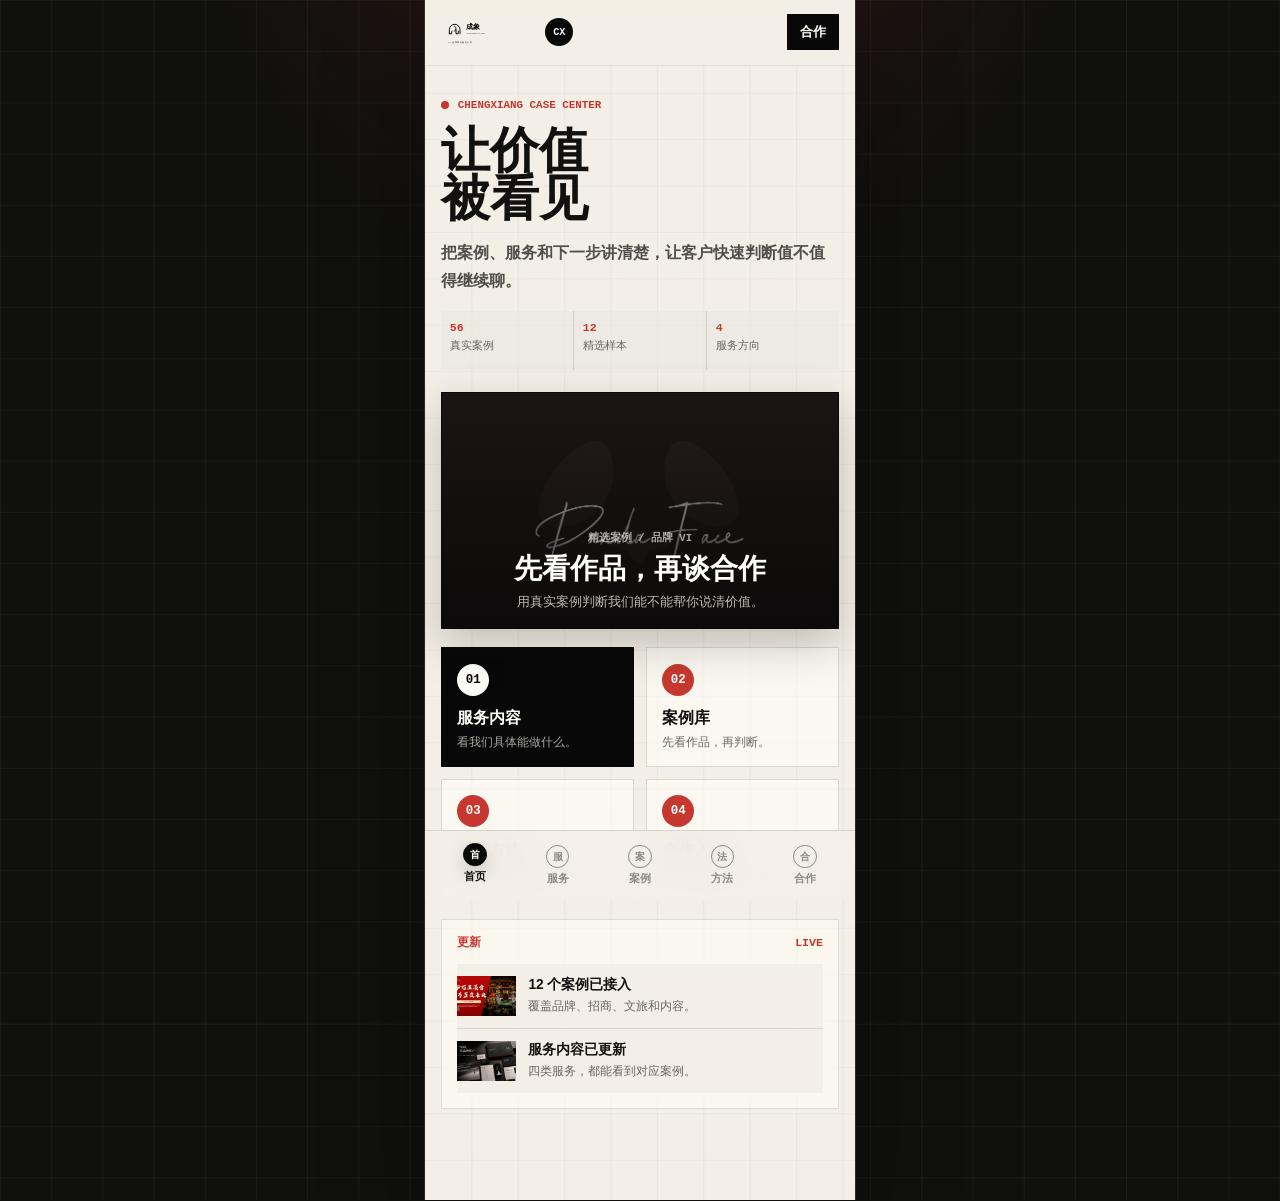
==== commit 7d3fcb06: "Refine Chengxiang H5 copy" ====
--- a/index.html
+++ b/index.html
@@ -3,11 +3,11 @@
 <head>
   <meta charset="utf-8">
   <meta name="viewport" content="width=device-width, initial-scale=1, viewport-fit=cover">
-  <title>成象｜让项目价值被看见</title>
-  <meta name="description" content="成象把案例、服务内容、服务方法和合作入口整理成更容易被理解、被信任、被转发的内容资产。">
+  <title>成象｜把价值说清楚</title>
+  <meta name="description" content="成象用案例、服务和合作入口，把项目价值讲得更清楚、更可信、更容易继续聊。">
   <meta property="og:type" content="website">
-  <meta property="og:title" content="成象｜让项目价值被看见">
-  <meta property="og:description" content="从真实案例建立信任，了解新媒体运营、品牌设计、运营增长和营销策略服务。">
+  <meta property="og:title" content="成象｜把价值说清楚">
+  <meta property="og:description" content="看真实案例，了解新媒体、品牌、增长和营销策略服务。">
   <meta property="og:image" content="assets/case-thumbs/case-brand-01-pandaface-vi.png">
   <meta name="twitter:card" content="summary_large_image">
   <meta name="theme-color" content="#f4efe6">
@@ -1204,20 +1204,20 @@
         <div class="home-hero">
           <div class="kicker">CHENGXIANG CASE CENTER</div>
           <h1>让价值<br>被看见</h1>
-          <p class="lead">成象把案例、服务路径和合作入口整理在一起，让客户先看见经验，再判断是否继续沟通。</p>
+          <p class="lead">把案例、服务和下一步讲清楚，让客户快速判断值不值得继续聊。</p>
 
           <div class="hero-proof" aria-label="成象案例与服务概览">
-            <span><b>56</b><small>真实案例资料</small></span>
-            <span><b>12</b><small>首批精选案例</small></span>
-            <span><b>4</b><small>合作入口</small></span>
+            <span><b>56</b><small>真实案例</small></span>
+            <span><b>12</b><small>精选样本</small></span>
+            <span><b>4</b><small>服务方向</small></span>
           </div>
 
           <button class="hero-card" type="button" data-case="0" aria-label="打开推荐案例">
             <img src="assets/case-thumbs/case-brand-01-pandaface-vi.png" alt="推荐案例缩略图">
             <span class="copy">
-              <b>精选案例 / 品牌 VI 体系</b>
-              <h2>从案例开始建立信任</h2>
-              <p>看过具体项目，再了解成象如何整理品牌、招商和销售表达。</p>
+              <b>精选案例 / 品牌 VI</b>
+              <h2>先看作品，再谈合作</h2>
+              <p>用真实案例判断我们能不能帮你说清价值。</p>
             </span>
           </button>
 
@@ -1225,22 +1225,22 @@
             <button class="quick dark" type="button" data-route="services">
               <span class="icon">01</span>
               <h3>服务内容</h3>
-              <p>新媒体、品牌、增长和营销策略。</p>
+              <p>看我们具体能做什么。</p>
             </button>
             <button class="quick" type="button" data-route="cases">
               <span class="icon">02</span>
               <h3>案例库</h3>
-              <p>用真实案例看我们做过什么。</p>
+              <p>先看作品，再判断。</p>
             </button>
             <button class="quick" type="button" data-route="concept">
               <span class="icon">03</span>
               <h3>服务方法</h3>
-              <p>我们如何把资料变成表达资产。</p>
+              <p>看资料如何变成资产。</p>
             </button>
             <button class="quick" type="button" data-route="contact">
               <span class="icon">04</span>
               <h3>合作入口</h3>
-              <p>价格、资料清单和下一步动作。</p>
+              <p>价格、资料和下一步。</p>
             </button>
           </div>
 
@@ -1249,11 +1249,11 @@
             <div class="feed-list">
               <button class="feed-item" type="button" data-route="cases">
                 <img src="assets/case-thumbs/case-brand-04-huaihua-event.png" alt="文旅活动案例">
-                <span><h3>12 个代表案例已接入</h3><p>覆盖品牌策划、招商、文旅和内容创意。</p></span>
+                <span><h3>12 个案例已接入</h3><p>覆盖品牌、招商、文旅和内容。</p></span>
               </button>
               <button class="feed-item" type="button" data-route="services">
                 <img src="assets/brand-assets-mockup.png" alt="品牌资产样张">
-                <span><h3>服务内容已整理</h3><p>新媒体运营、品牌设计、运营增长和营销策略均有案例支撑。</p></span>
+                <span><h3>服务内容已更新</h3><p>四类服务，都能看到对应案例。</p></span>
               </button>
             </div>
           </div>
@@ -1264,7 +1264,7 @@
         <div class="page-head">
           <div class="kicker">SERVICES</div>
           <h2>服务内容</h2>
-          <p>成象不是只做一个页面，而是围绕客户增长沟通，把内容、品牌、运营和策略整理成能被看见、被理解、被继续咨询的资产。</p>
+          <p>不是只做页面，而是把内容、品牌、增长和策略讲成客户看得懂的资产。</p>
         </div>
         <div class="service-stack" id="serviceStack"></div>
       </section>
@@ -1273,7 +1273,7 @@
         <div class="page-head">
           <div class="kicker">CASES</div>
           <h2>案例库</h2>
-          <p>精选品牌、招商、文旅和内容创意项目，先看我们处理过哪些类型的问题。</p>
+          <p>先看做过什么，再判断适不适合聊。</p>
         </div>
         <div id="featuredCase"></div>
         <div class="rail-title"><b>精选横滑</b><b>SWIPE</b></div>
@@ -1285,12 +1285,12 @@
       <section class="screen" data-screen="caseDetail">
         <figure class="detail-hero"><img id="detailImage" src="" alt=""></figure>
         <div class="detail-body">
-          <div class="detail-meta"><span id="detailType"></span><span>案例详情</span></div>
+          <div class="detail-meta"><span id="detailType"></span><span>案例</span></div>
           <h2 id="detailTitle"></h2>
           <p id="detailSummary"></p>
           <div class="detail-actions">
-            <button class="solid" type="button" data-route="contact">看合作入口</button>
-            <button class="ghost" type="button" data-route="services">看服务内容</button>
+            <button class="solid" type="button" data-route="contact">聊合作</button>
+            <button class="ghost" type="button" data-route="services">看服务</button>
           </div>
           <ul class="info-list">
             <li><b>问题</b><span id="detailProblem"></span></li>
@@ -1298,11 +1298,11 @@
             <li><b>交付</b><span id="detailDeliverables"></span></li>
             <li><b>价值</b><span id="detailValue"></span></li>
             <li><b>用途</b><span id="detailUse"></span></li>
-            <li><b>下一步</b><span>如果这类项目接近你的需求，可以继续查看价格或提交资料。</span></li>
+            <li><b>下一步</b><span>如果方向接近，可以看价格，或先发资料判断。</span></li>
           </ul>
           <button class="next-case" type="button" id="nextCase">
             <b>NEXT CASE</b>
-            <span id="nextCaseTitle">继续看下一个案例</span>
+            <span id="nextCaseTitle">看下一个案例</span>
           </button>
         </div>
       </section>
@@ -1311,24 +1311,24 @@
         <div class="page-head">
           <div class="kicker">METHOD</div>
           <h2>服务方法</h2>
-          <p>成象不是先堆页面，而是先判断客户为什么看不懂，再把资料整理成能被转述、比较和继续咨询的表达资产。</p>
+          <p>先找出看不懂的地方，再把资料改成能转述、能比较、能继续聊的资产。</p>
         </div>
         <div class="method-rail">
           <article class="method-step" data-step="01">
             <h3>先看资料。</h3>
-            <p>把旧 PPT、案例 PDF、官网、销售话术和老板想法放在一起，先找出客户最容易卡住的地方。</p>
+            <p>把旧 PPT、案例、官网和销售话术放在一起，找出最卡人的问题。</p>
           </article>
           <article class="method-step dark" data-step="02">
-            <h3>再拆表达路径。</h3>
-            <p>把品牌、案例、服务、价格和下一步动作重新排序，让客户按自己的兴趣逐层看下去。</p>
+            <h3>再排路径。</h3>
+            <p>重排品牌、案例、服务、价格和下一步，让客户顺着兴趣看下去。</p>
           </article>
           <article class="method-step" data-step="03">
-            <h3>做成可传播资产。</h3>
-            <p>输出手机 H5、销售私发包、案例页、公司介绍和方案页，让资料不只是文件，而是能推动沟通的入口。</p>
+            <h3>做成资产。</h3>
+            <p>输出 H5、销售包、案例页和方案页，让资料能推动沟通。</p>
           </article>
           <article class="method-step" data-step="04">
-            <h3>最后进入合作。</h3>
-            <p>客户看完以后能知道你做过什么、适合谁、价格大概在哪、下一步该发什么资料。</p>
+            <h3>进入合作。</h3>
+            <p>看完就知道你做过什么、适合谁、预算在哪、下一步发什么。</p>
           </article>
         </div>
       </section>
@@ -1337,48 +1337,48 @@
         <div class="page-head">
           <div class="kicker">START</div>
           <h2>合作入口</h2>
-          <p>价格和咨询放在同一个入口里。先判断你现在更需要背书页、销售资料包，还是一套完整的项目表达系统。</p>
+          <p>价格和咨询放在一起。先判断你更需要哪一种。</p>
         </div>
         <div class="contact-shell">
           <div class="price-recommend">
             <b>RECOMMENDED</b>
             <h3>先做移动背书页。</h3>
-            <p>如果你已有案例和旧资料，但客户看完仍不知道你强在哪里，优先做这一项。它会把服务内容、代表案例、服务方法、价格和咨询入口整理成一个可转发页面。</p>
-            <button class="solid" type="button" data-route="services">先看服务内容</button>
+            <p>已有案例和旧资料，但优势没被看见，优先做这一项。</p>
+            <button class="solid" type="button" data-route="services">先看服务</button>
           </div>
           <div class="price-list">
             <article class="price-card">
               <div class="row"><h3>品牌增长首诊</h3><strong>¥1,999 起</strong></div>
-              <p>快速判断当前表达问题，并给出一条可执行的优化路径。</p>
+              <p>快速判断表达问题，给出一条优化路径。</p>
             </article>
             <article class="price-card">
               <div class="row"><h3>品牌资产母包</h3><strong>¥9,800 起</strong></div>
-              <p>定位、服务结构、销售话术和基础视觉资产统一。</p>
+              <p>统一定位、服务结构、销售话术和基础视觉。</p>
             </article>
             <article class="price-card featured">
               <div class="row"><h3>移动背书页</h3><strong>¥12,800 起</strong></div>
-              <p>首页、服务内容、案例、详情、服务方法、价格和咨询入口。</p>
+              <p>首页、服务、案例、方法、价格和咨询入口。</p>
             </article>
             <article class="price-card">
               <div class="row"><h3>招商 / 投标方案</h3><strong>¥15,000 起</strong></div>
-              <p>用于招商、投标、路演和客户沟通的方案结构与页面表达。</p>
+              <p>用于招商、投标、路演和客户沟通。</p>
             </article>
           </div>
           <div class="about-panel">
             <img src="assets/chengxiang-logo-horizontal-black-v1.svg" alt="成象">
             <h2>先发资料，先判断。</h2>
-            <p>把你已有的案例、公司介绍、旧 PPT、销售资料或官网发来，我们先判断最适合做成哪类表达资产。</p>
+            <p>把案例、公司介绍、旧 PPT 或官网发来，我们先判断适合做什么。</p>
             <ul class="prepare">
-              <li>现有案例 PDF / PPT / 图片</li>
-              <li>最想成交的客户类型</li>
+              <li>现有案例 / PPT / 图片</li>
+              <li>最想成交的客户</li>
               <li>服务范围和预算预期</li>
-              <li>希望客户看完后采取的动作</li>
+              <li>希望客户看完后做什么</li>
             </ul>
             <div class="contact-actions">
               <button class="solid" type="button" id="copyList">复制清单</button>
-              <button class="ghost" type="button" data-route="cases">先看案例</button>
+              <button class="ghost" type="button" data-route="cases">看案例</button>
             </div>
-            <p class="contact-note" id="copyState">正式发布前可替换为微信、电话或表单入口。</p>
+            <p class="contact-note" id="copyState">上线前替换为微信、电话或表单。</p>
           </div>
         </div>
       </section>
@@ -1399,97 +1399,97 @@
         title: "PANDAFACE VI",
         type: "品牌 VI",
         image: "assets/case-thumbs/case-brand-01-pandaface-vi.png",
-        summary: "品牌识别、视觉规范和基础资产体系案例。",
-        value: "帮助品牌建立统一识别，让官网、销售资料和公司介绍保持一致。",
-        use: "适用于品牌资产母包、官网升级、销售资料和公司介绍。"
+        summary: "品牌识别、视觉规范和基础资产体系。",
+        value: "统一品牌识别，让官网、销售资料和公司介绍说同一件事。",
+        use: "适合品牌资产母包、官网升级和公司介绍。"
       },
       {
         title: "天裁会品牌焕新",
         type: "品牌焕新",
         image: "assets/case-thumbs/case-brand-02-tiancai-refresh.png",
-        summary: "品牌定位、形象焕新和表达体系重建案例。",
-        value: "帮助旧品牌重新组织认知、视觉和客户沟通方式。",
-        use: "适用于品牌升级、服务菜单重构和对外介绍更新。"
+        summary: "品牌定位、形象焕新和表达重建。",
+        value: "让旧品牌换一种更清楚、更可信的说法。",
+        use: "适合品牌升级、服务菜单和对外介绍更新。"
       },
       {
         title: "启福九州产品策划",
         type: "产品策划",
         image: "assets/case-thumbs/case-brand-03-qifu-product.png",
-        summary: "产品卖点、目标客群和商业表达整理案例。",
-        value: "把产品优势整理成客户听得懂、销售讲得清的语言。",
-        use: "适用于新品上市、招商前包装和销售资料升级。"
+        summary: "产品卖点、目标客群和商业表达整理。",
+        value: "把产品优势变成客户听得懂、销售讲得清的话。",
+        use: "适合新品上市、招商包装和销售资料升级。"
       },
       {
         title: "文旅灯会活动",
         type: "文旅活动",
         image: "assets/case-thumbs/case-brand-04-huaihua-event.png",
-        summary: "城市文旅、灯会活动和事件营销策划案例。",
-        value: "把主题、活动动线、传播事件和招商表达组织成完整方案。",
-        use: "适用于文旅、商业街区、节庆活动和城市级活动。"
+        summary: "城市文旅、灯会活动和事件营销策划。",
+        value: "把主题、动线、传播和招商组织成完整方案。",
+        use: "适合文旅、街区、节庆和城市活动。"
       },
       {
         title: "健康产品出海",
         type: "出海表达",
         image: "assets/case-thumbs/case-brand-05-aoe-export.png",
-        summary: "健康科技产品的海外市场表达和资料包装案例。",
-        value: "把复杂产品转译成清楚的价值、场景和购买理由。",
-        use: "适用于科技、健康、硬件、跨境和渠道招商项目。"
+        summary: "健康科技产品的海外表达和资料包装。",
+        value: "把复杂产品转译成价值、场景和购买理由。",
+        use: "适合科技、健康、硬件、跨境和渠道招商。"
       },
       {
         title: "西贝宣传片提案",
         type: "内容创意",
         image: "assets/case-thumbs/case-brand-06-xibei-tvc.png",
-        summary: "品牌内容创意、宣传片结构和传播脚本案例。",
-        value: "把品牌策略转成更容易被传播的视频结构和内容脚本。",
-        use: "适用于广告片、短视频、品牌故事和公域传播素材。"
+        summary: "品牌内容创意、宣传片结构和传播脚本。",
+        value: "把品牌策略变成更容易传播的视频和脚本。",
+        use: "适合广告片、短视频、品牌故事和公域素材。"
       },
       {
         title: "白酒商业计划书",
         type: "商业计划书",
         image: "assets/case-thumbs/case-invest-01-liquor-bp.png",
-        summary: "品牌故事、商业模型和招商融资表达案例。",
-        value: "把商业逻辑、品牌故事和合作机会整理成清楚的沟通材料。",
-        use: "适用于招商、融资、渠道合作和合伙人沟通。"
+        summary: "品牌故事、商业模型和招商融资表达。",
+        value: "把商业逻辑、品牌故事和合作机会讲清楚。",
+        use: "适合招商、融资、渠道合作和合伙人沟通。"
       },
       {
         title: "大风起招商手册",
         type: "招商手册",
         image: "assets/case-thumbs/case-invest-02-dafengqi.png",
-        summary: "项目价值、合作机制和招商资料包装案例。",
-        value: "把项目价值和合作机制讲成客户愿意继续了解的机会。",
-        use: "适用于渠道招商、加盟合作和项目介绍。"
+        summary: "项目价值、合作机制和招商资料包装。",
+        value: "把项目价值讲成客户愿意继续看的机会。",
+        use: "适合渠道招商、加盟合作和项目介绍。"
       },
       {
         title: "君子和融资路演案",
         type: "融资路演",
         image: "assets/case-thumbs/case-invest-03-junzihe-roadshow.png",
-        summary: "高压沟通场景下的路演结构和说服表达案例。",
-        value: "把价值、商业模型和增长预期组织成更容易跟进的路径。",
-        use: "适用于融资路演、项目汇报和投资沟通。"
+        summary: "高压沟通场景下的路演结构。",
+        value: "把价值、模型和增长预期组织成可跟进的路径。",
+        use: "适合融资路演、项目汇报和投资沟通。"
       },
       {
         title: "家庭健康招商版",
         type: "健康消费",
         image: "assets/case-thumbs/case-invest-04-jimei-health.png",
-        summary: "健康消费类产品的招商表达和生活方式包装案例。",
-        value: "帮助健康产品建立信任场景、生活方式语境和销售表达。",
-        use: "适用于保健、医美、健康生活方式和渠道项目。"
+        summary: "健康消费产品的招商表达和生活方式包装。",
+        value: "建立信任场景、生活语境和销售表达。",
+        use: "适合保健、医美、健康生活方式和渠道项目。"
       },
       {
         title: "马术庄园策划案",
         type: "文旅项目",
         image: "assets/case-thumbs/case-invest-05-huaiye-manor.png",
-        summary: "文旅庄园、体验消费和项目策划表达案例。",
-        value: "把空间体验、消费场景和项目价值组织成可沟通的故事。",
-        use: "适用于文旅综合体、庄园、营地和体验商业。"
+        summary: "文旅庄园、体验消费和项目策划表达。",
+        value: "把空间体验、消费场景和项目价值讲成故事。",
+        use: "适合文旅综合体、庄园、营地和体验商业。"
       },
       {
         title: "餐饮品牌招商",
         type: "餐饮招商",
         image: "assets/case-thumbs/case-invest-06-ludaxia.png",
-        summary: "餐饮连锁、加盟招商和门店模型表达案例。",
-        value: "把餐饮模型、门店优势和合作方式整理成招商材料。",
-        use: "适用于餐饮、连锁、加盟和城市合伙人项目。"
+        summary: "餐饮连锁、加盟招商和门店模型表达。",
+        value: "把门店模型、品牌优势和合作方式做成招商材料。",
+        use: "适合餐饮、连锁、加盟和城市合伙人。"
       }
     ];
 
@@ -1497,26 +1497,26 @@
       {
         title: "新媒体运营",
         tag: "CONTENT",
-        intro: "把品牌故事、项目亮点和活动内容拆成可持续发布的选题、脚本和传播素材。",
+        intro: "把品牌故事和项目亮点拆成选题、脚本和传播素材。",
         cases: [5, 3, 4]
       },
       {
         title: "品牌设计",
         tag: "BRAND",
-        intro: "从视觉识别、品牌焕新到产品表达，把品牌看起来、讲起来和卖起来统一。",
+        intro: "统一视觉识别、品牌焕新和产品表达。",
         cases: [0, 1, 2],
         dark: true
       },
       {
         title: "运营增长",
         tag: "GROWTH",
-        intro: "围绕招商、转化、渠道合作和销售沟通，把项目优势整理成能推动下一步的材料。",
+        intro: "围绕招商、转化和渠道合作，把优势变成可推进的材料。",
         cases: [7, 11, 9]
       },
       {
         title: "营销策略",
         tag: "STRATEGY",
-        intro: "处理定位、商业模型、项目策划、路演和传播路径，让复杂项目更容易被判断和转述。",
+        intro: "处理定位、商业模型、项目策划和传播路径。",
         cases: [6, 10, 8],
         dark: true
       }
@@ -1538,72 +1538,72 @@
 
     const detailProfiles = {
       "品牌 VI": {
-        problem: "品牌材料分散，视觉和销售介绍不能稳定表达同一个品牌。",
-        approach: "先统一识别、色彩、版式和应用场景，再让官网、销售资料和公司介绍共同指向同一套认知。",
-        deliverables: "Logo 延展、VI 规范、品牌资产页、应用样张、销售资料视觉基准。"
+        problem: "材料分散，品牌看起来不统一。",
+        approach: "统一识别、色彩、版式和应用场景。",
+        deliverables: "Logo 延展、VI 规范、品牌资产页、应用样张。"
       },
       "品牌焕新": {
-        problem: "老品牌有业务基础，但对外形象、服务菜单和客户沟通方式需要重新组织。",
-        approach: "从定位、识别、服务结构和沟通语气切入，把旧认知翻译成新的客户入口。",
-        deliverables: "品牌焕新方向、视觉系统、服务表达、客户介绍页和基础销售素材。"
+        problem: "业务有基础，但形象和说法显旧。",
+        approach: "重排定位、识别、服务结构和沟通语气。",
+        deliverables: "品牌焕新方向、视觉系统、服务表达、客户介绍页。"
       },
       "产品策划": {
-        problem: "产品有卖点，但客户不知道为什么需要、适合谁、怎么购买或合作。",
-        approach: "把产品优势、使用场景、人群痛点和销售理由重新排序，形成可讲、可看、可转发的材料。",
-        deliverables: "产品价值结构、卖点提炼、销售页、招商说明和沟通话术。"
+        problem: "产品有卖点，但客户不知道为什么需要。",
+        approach: "重排优势、场景、痛点和销售理由。",
+        deliverables: "产品价值结构、卖点提炼、销售页、招商说明。"
       },
       "文旅活动": {
-        problem: "活动有主题和资源，但缺少能让游客、商户和甲方同时理解的整体表达。",
-        approach: "把主题、空间动线、活动节奏、传播事件和招商理由组织成一套方案路径。",
-        deliverables: "主题策划、活动动线、传播玩法、招商表达、执行页面和视觉方向。"
+        problem: "主题和资源都有，但整体表达不够清楚。",
+        approach: "组织主题、动线、节奏、传播和招商理由。",
+        deliverables: "主题策划、活动动线、传播玩法、招商表达。"
       },
       "出海表达": {
-        problem: "复杂产品进入新市场时，技术优势难以直接变成客户购买理由。",
-        approach: "把功能、场景、信任点和渠道语言翻译成目标市场能快速理解的表达。",
-        deliverables: "海外表达框架、产品介绍、渠道材料、销售话术和视觉页面。"
+        problem: "技术优势难以直接变成购买理由。",
+        approach: "翻译功能、场景、信任点和渠道语言。",
+        deliverables: "海外表达框架、产品介绍、渠道材料、销售话术。"
       },
       "内容创意": {
-        problem: "品牌有故事，但视频、短内容或传播脚本缺少清晰结构。",
-        approach: "从品牌策略拆出可拍、可传播、可记住的内容钩子和脚本节奏。",
-        deliverables: "内容创意方向、脚本结构、画面节奏、传播标题和执行参考。"
+        problem: "品牌有故事，但内容结构不清楚。",
+        approach: "拆出内容钩子、脚本节奏和传播标题。",
+        deliverables: "内容创意方向、脚本结构、画面节奏、执行参考。"
       },
       "商业计划书": {
-        problem: "项目价值、商业模型和合作机会分散在资料里，难以让投资人或渠道快速判断。",
-        approach: "把品牌故事、市场机会、商业路径和合作价值重排成高压沟通场景下的叙事。",
-        deliverables: "商业计划书结构、招商融资表达、核心页面和口头汇报路径。"
+        problem: "价值、模型和合作机会分散，难以快速判断。",
+        approach: "重排品牌故事、市场机会、商业路径和合作价值。",
+        deliverables: "商业计划书结构、招商融资表达、核心页面、汇报路径。"
       },
       "招商手册": {
-        problem: "项目想招商，但合作机制、收益逻辑和项目价值没有被清楚包装。",
-        approach: "用客户视角重排项目卖点、合作方式、支持政策和下一步洽谈入口。",
-        deliverables: "招商手册、合作政策页、项目介绍、渠道沟通话术和报名入口。"
+        problem: "项目想招商，但合作价值没有讲清楚。",
+        approach: "重排卖点、合作方式、支持政策和洽谈入口。",
+        deliverables: "招商手册、合作政策页、项目介绍、渠道话术。"
       },
       "融资路演": {
-        problem: "路演时间短，必须快速让对方理解价值、模型、增长和风险边界。",
-        approach: "压缩信息密度，把商业逻辑拆成问题、机会、方案、验证和资金用途。",
-        deliverables: "路演 PPT、讲稿结构、投资沟通页、核心数据表达和问答准备。"
+        problem: "路演时间短，判断必须快。",
+        approach: "把商业逻辑拆成问题、机会、方案、验证和用途。",
+        deliverables: "路演 PPT、讲稿结构、投资沟通页、问答准备。"
       },
       "健康消费": {
-        problem: "健康产品容易陷入功效堆砌，客户缺少生活方式场景和信任理由。",
-        approach: "把产品功能放进人群、场景和渠道语境，减少硬卖，增加可信表达。",
-        deliverables: "产品招商资料、生活方式页面、渠道介绍和销售问答。"
+        problem: "健康产品容易只讲功效，缺少信任场景。",
+        approach: "把功能放进人群、生活场景和渠道语境。",
+        deliverables: "招商资料、生活方式页面、渠道介绍、销售问答。"
       },
       "文旅项目": {
-        problem: "空间体验、消费场景和项目故事没有连成可招商、可传播的整体。",
-        approach: "把空间资源、客群场景、体验内容和商业合作组织成可沟通的故事。",
-        deliverables: "文旅策划案、空间体验叙事、招商资料和项目汇报页。"
+        problem: "空间、场景和项目故事没有连成整体。",
+        approach: "组织空间资源、客群场景、体验内容和合作价值。",
+        deliverables: "文旅策划案、空间叙事、招商资料、项目汇报页。"
       },
       "餐饮招商": {
-        problem: "餐饮模型、门店优势和加盟合作方式需要被讲成清楚的商业机会。",
-        approach: "梳理品牌定位、门店模型、合作政策和城市合伙人路径。",
-        deliverables: "招商手册、加盟说明、门店模型表达和渠道邀约话术。"
+        problem: "门店优势和加盟方式没有变成清楚机会。",
+        approach: "梳理定位、门店模型、合作政策和合伙人路径。",
+        deliverables: "招商手册、加盟说明、门店模型、邀约话术。"
       }
     };
 
     function detailFor(item) {
       return detailProfiles[item.type] || {
-        problem: "客户已有资料，但缺少让外部快速理解价值的表达结构。",
-        approach: "把案例、服务、价格和下一步动作重新排序，形成可浏览、可转发的沟通入口。",
-        deliverables: "案例页、服务说明、价格入口、咨询清单和销售沟通素材。"
+        problem: "资料已有，但外部看不出价值。",
+        approach: "重排案例、服务、价格和下一步。",
+        deliverables: "案例页、服务说明、价格入口、咨询清单。"
       };
     }
 
@@ -1742,10 +1742,10 @@
     });
 
     copyList.addEventListener("click", async () => {
-      const text = "成象资料清单：1. 现有案例 PDF / PPT / 图片；2. 最想成交的客户类型；3. 服务范围和预算预期；4. 希望客户看完后采取的动作。";
+      const text = "成象资料清单：1. 现有案例 / PPT / 图片；2. 最想成交的客户；3. 服务范围和预算；4. 希望客户看完后做什么。";
       try {
         await navigator.clipboard.writeText(text);
-        copyState.textContent = "资料清单已复制，可以直接发给需要准备资料的人。";
+        copyState.textContent = "资料清单已复制，可以直接发给对方。";
       } catch (error) {
         copyState.textContent = text;
       }
